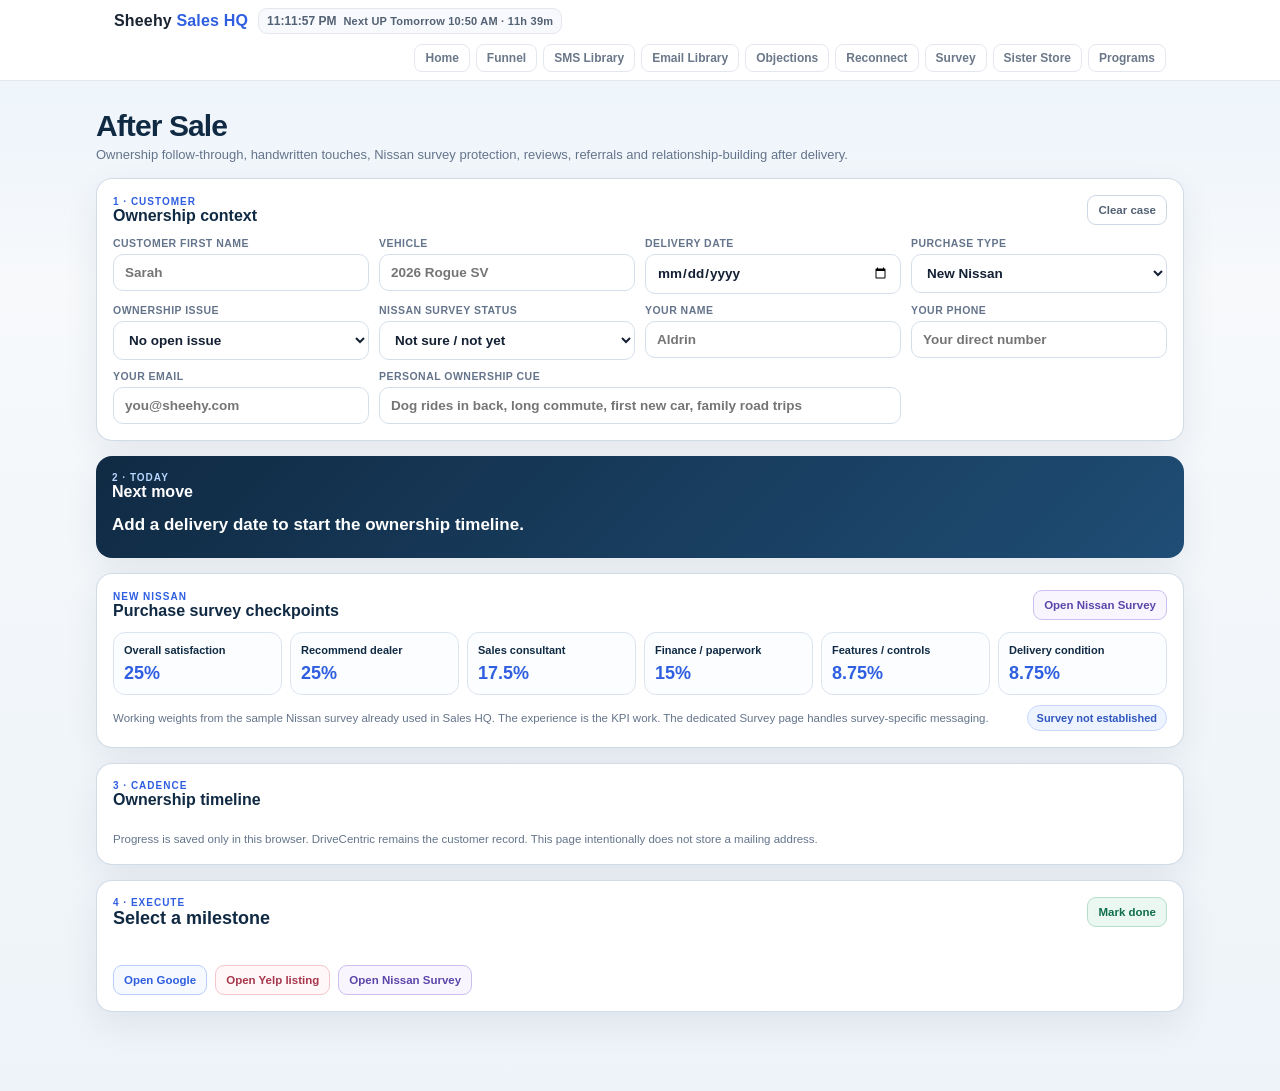
==== after-sale.html @ b7a039ec "Add ownership follow-up workspace" ====
<!DOCTYPE html>
<html lang="en">
<head>
<meta charset="utf-8">
<meta name="viewport" content="width=device-width,initial-scale=1">
<title>After Sale | Sheehy Sales HQ</title>
<link rel="stylesheet" href="./after-sale-ui.css">
<script src="./nav.js" defer></script>
</head>
<body>
<div class="wrap">
  <h1>After Sale</h1>
  <p class="lede">Ownership follow-through, handwritten touches, Nissan survey protection, reviews, referrals and relationship-building after delivery.</p>

  <section class="panel">
    <div class="panel-title"><div><div class="kicker">1 · Customer</div><h2>Ownership context</h2></div><button class="mini-btn" id="clearCase" type="button">Clear case</button></div>
    <div class="grid">
      <label>Customer first name<input data-f="name" autocomplete="off" placeholder="Sarah"></label>
      <label>Vehicle<input data-f="vehicle" autocomplete="off" placeholder="2026 Rogue SV"></label>
      <label>Delivery date<input type="date" id="deliveryDate"></label>
      <label>Purchase type<select id="purchaseType"><option value="new-nissan">New Nissan</option><option value="other">Used / non-Nissan</option></select></label>
      <label>Ownership issue<select id="issueState"><option value="clear">No open issue</option><option value="open">Open issue</option><option value="resolved">Issue resolved</option></select></label>
      <label>Nissan survey status<select id="surveyState"><option value="unknown">Not sure / not yet</option><option value="arrived">Survey received</option><option value="completed">Survey completed</option></select></label>
      <label>Your name<input data-f="agent" autocomplete="off" placeholder="Aldrin"></label>
      <label>Your phone<input data-f="number" autocomplete="off" placeholder="Your direct number"></label>
      <label>Your email<input data-f="email" autocomplete="off" placeholder="you@sheehy.com"></label>
      <label style="grid-column:span 2">Personal ownership cue<input id="personalCue" autocomplete="off" placeholder="Dog rides in back, long commute, first new car, family road trips"></label>
    </div>
  </section>

  <section class="panel now-panel">
    <div class="panel-title"><div><div class="kicker">2 · Today</div><h2>Next move</h2></div></div>
    <div class="now-grid">
      <div><div class="now-copy" id="nextMove">Add a delivery date to start the ownership timeline.</div><div class="now-sub" id="nextSub"></div></div>
      <div class="now-meta" id="nowMeta"></div>
    </div>
  </section>

  <section class="panel" id="kpiPanel">
    <div class="panel-title"><div><div class="kicker">New Nissan</div><h2>Purchase survey checkpoints</h2></div><a class="link-btn survey" href="survey.html">Open Nissan Survey</a></div>
    <div class="kpi-grid">
      <div class="kpi"><b>Overall satisfaction</b><span>25%</span></div>
      <div class="kpi"><b>Recommend dealer</b><span>25%</span></div>
      <div class="kpi"><b>Sales consultant</b><span>17.5%</span></div>
      <div class="kpi"><b>Finance / paperwork</b><span>15%</span></div>
      <div class="kpi"><b>Features / controls</b><span>8.75%</span></div>
      <div class="kpi"><b>Delivery condition</b><span>8.75%</span></div>
    </div>
    <div class="kpi-foot"><span>Working weights from the sample Nissan survey already used in Sales HQ. The experience is the KPI work. The dedicated Survey page handles survey-specific messaging.</span><span id="surveyBadge" class="pill blue">Survey not established</span></div>
  </section>

  <section class="panel">
    <div class="panel-title"><div><div class="kicker">3 · Cadence</div><h2>Ownership timeline</h2></div></div>
    <div class="issue-banner" id="issueBanner">There is an open ownership issue. Recovery stays ahead of survey, review, referral and gift asks until the issue is handled.</div>
    <div class="timeline" id="timeline"></div>
    <div class="note">Progress is saved only in this browser. DriveCentric remains the customer record. This page intentionally does not store a mailing address.</div>
  </section>

  <section class="panel" id="workspace">
    <div class="workspace-title"><div><div class="kicker">4 · Execute</div><h2 id="workTitle">Select a milestone</h2><p id="workGoal"></p></div><button class="mini-btn done" id="markDone" type="button">Mark done</button></div>
    <div class="channel-row" id="channelRow"></div>
    <div class="scripts" id="scripts"></div>
    <div class="quick-links" id="quickLinks">
      <a class="link-btn google" href="https://maps.app.goo.gl/5cVXhw1VefmqZtwW6" target="_blank" rel="noopener">Open Google</a>
      <a class="link-btn yelp" href="https://www.yelp.com/biz/sheehy-nissan-of-manassas-manassas-2" target="_blank" rel="noopener">Open Yelp listing</a>
      <a class="link-btn survey" href="survey.html">Open Nissan Survey</a>
    </div>
  </section>
</div>
<script src="./after-sale.js"></script>
</body>
</html>
---- after-sale-ui.css ----
:root{
  --ink:#142033;--muted:#64748b;--line:#dce5ef;--paper:#fff;--bg:#eef4f8;
  --navy:#102a43;--blue:#2f5fe0;--green:#12805c;--gold:#c17b12;--violet:#7258c9;
  --cyan:#0b8fa9;--coral:#d45d50;--rose:#bd476a;--soft-blue:#edf4ff;--soft-green:#ebf8f2;
  --soft-gold:#fff7e8;--soft-violet:#f4f0ff;--soft-cyan:#ecfbff;--soft-coral:#fff1ef;
  --shadow:0 12px 34px rgba(26,47,76,.08)
}
*{box-sizing:border-box}
body{margin:0;background:linear-gradient(180deg,#e9f2fb 0,#f7f9fb 280px,#edf3f8 100%);color:var(--ink);font-family:"Space Grotesk",-apple-system,BlinkMacSystemFont,"Segoe UI",Roboto,Helvetica,Arial,sans-serif}
.wrap{max-width:1120px;margin:0 auto;padding:24px 16px 64px}
h1{margin:4px 0 4px;font-size:30px;letter-spacing:-.03em;color:var(--navy)}
.lede{margin:0 0 16px;color:var(--muted);font-size:13px}
.panel,.timeline-card,.script-card{background:var(--paper);border:1px solid rgba(166,185,207,.5);border-radius:16px;box-shadow:var(--shadow)}
.panel{padding:16px;margin-bottom:15px}.panel-title{display:flex;justify-content:space-between;align-items:center;gap:10px;margin-bottom:12px}.panel-title h2{margin:0;font-size:16px;color:var(--navy)}
.kicker{font-size:10px;text-transform:uppercase;letter-spacing:.1em;font-weight:900;color:var(--blue)}
.grid{display:grid;grid-template-columns:repeat(4,minmax(0,1fr));gap:10px}
label{display:block;font-size:10.5px;font-weight:850;text-transform:uppercase;letter-spacing:.045em;color:var(--muted)}
input,select,textarea{width:100%;margin-top:5px;border:1px solid #d5dfeb;border-radius:10px;background:#fff;color:var(--ink);padding:10px 11px;font:inherit;font-size:13.5px;outline:none}
input:focus,select:focus,textarea:focus{border-color:#4f73f1;box-shadow:0 0 0 3px rgba(47,95,224,.11)}textarea{resize:vertical;min-height:82px;line-height:1.5}
.mini-btn,.copy-btn,.link-btn{border:1px solid #ccd8e6;background:#fff;color:#536174;border-radius:9px;padding:8px 10px;font:inherit;font-size:11.5px;font-weight:850;cursor:pointer;text-decoration:none;display:inline-flex;align-items:center;justify-content:center}.mini-btn.primary,.copy-btn{background:var(--blue);border-color:var(--blue);color:#fff}.mini-btn.done{background:var(--soft-green);border-color:#b6dfcb;color:#0f6e4d}.mini-btn:hover,.copy-btn:hover,.link-btn:hover{filter:brightness(.98)}
.now-panel{background:linear-gradient(135deg,#102a43,#1f4d75);color:#fff;border:0}.now-panel .kicker{color:#b8d5ff}.now-panel h2{color:#fff}.now-grid{display:grid;grid-template-columns:1.25fr .75fr;gap:12px}.now-copy{font-size:17px;font-weight:850;line-height:1.4}.now-sub{font-size:12px;color:#d7e6f5;margin-top:6px}.now-meta{display:flex;gap:7px;flex-wrap:wrap;align-content:flex-start}.pill{border-radius:999px;padding:6px 9px;font-size:11px;font-weight:850;background:#fff;border:1px solid #dce5ef;color:#5d6b7d}.now-panel .pill{background:rgba(255,255,255,.12);border-color:rgba(255,255,255,.22);color:#fff}.pill.good{background:var(--soft-green);border-color:#b5dfca;color:#0f6c4b}.pill.warn{background:var(--soft-gold);border-color:#eed19d;color:#8b5908}.pill.blue{background:var(--soft-blue);border-color:#c9d8ff;color:#3157bf}
.kpi-grid{display:grid;grid-template-columns:repeat(6,minmax(0,1fr));gap:8px}.kpi{border:1px solid #dce5ef;border-radius:12px;padding:10px;background:#fbfdff}.kpi b{display:block;font-size:11px;color:var(--navy);line-height:1.3}.kpi span{display:block;margin-top:5px;font-size:18px;font-weight:900;color:var(--blue)}.kpi-foot{display:flex;justify-content:space-between;gap:10px;align-items:center;margin-top:10px;font-size:11.5px;color:var(--muted)}
.timeline{display:grid;grid-template-columns:repeat(3,minmax(0,1fr));gap:10px}.timeline-card{padding:13px;box-shadow:none;position:relative;border-top:4px solid #cbd6e3}.timeline-card.due{border-top-color:var(--coral);background:linear-gradient(180deg,#fff,#fff9f8)}.timeline-card.upcoming{border-top-color:var(--blue)}.timeline-card.complete{border-top-color:var(--green);opacity:.82}.timeline-card.optional{border-top-color:var(--violet)}.timeline-top{display:flex;justify-content:space-between;gap:8px;align-items:flex-start}.timeline-day{font-size:10px;text-transform:uppercase;letter-spacing:.08em;font-weight:900;color:var(--blue)}.timeline-card h3{margin:3px 0 6px;font-size:14px;color:var(--navy)}.timeline-card p{margin:0;color:#58677a;font-size:12px;line-height:1.45}.timeline-date{margin-top:8px;font-size:11px;font-weight:800;color:#758397}.timeline-actions{display:flex;gap:6px;flex-wrap:wrap;margin-top:10px}
.workspace-title{display:flex;justify-content:space-between;gap:12px;align-items:flex-start}.workspace-title h2{margin:0;color:var(--navy);font-size:18px}.workspace-title p{margin:4px 0 0;color:var(--muted);font-size:12px}.channel-row{display:flex;gap:7px;flex-wrap:wrap;margin:10px 0}.channel-tag{border-radius:999px;padding:6px 9px;font-size:10.5px;font-weight:900}.channel-tag.call{background:var(--soft-green);color:#0f6d4c}.channel-tag.vm{background:var(--soft-gold);color:#8d5a08}.channel-tag.sms{background:var(--soft-cyan);color:#08758b}.channel-tag.email{background:var(--soft-violet);color:#5d48a8}.channel-tag.mail{background:var(--soft-coral);color:#a44b43}.channel-tag.gift{background:#fff2f8;color:#a23c63}
.scripts{display:grid;grid-template-columns:repeat(2,minmax(0,1fr));gap:11px}.script-card{padding:13px;box-shadow:none;border-top:4px solid var(--blue)}.script-card.call{border-top-color:var(--green)}.script-card.vm{border-top-color:var(--gold)}.script-card.sms{border-top-color:var(--cyan)}.script-card.email{border-top-color:var(--violet)}.script-card.mail{border-top-color:var(--coral)}.script-card.gift{border-top-color:var(--rose)}.head{display:flex;justify-content:space-between;align-items:center;gap:8px;margin-bottom:8px}.head b{font-size:12px;color:var(--navy)}.body{white-space:pre-wrap;background:#f7f9fc;border-radius:10px;padding:11px;font-size:13.5px;line-height:1.55;min-height:96px}.subject{background:var(--soft-violet);border:1px dashed #cbbef0;border-radius:9px;padding:8px 9px;margin-bottom:7px;font-size:12px;font-weight:800;color:#4f3e91}
.quick-links{display:flex;gap:8px;flex-wrap:wrap;margin-top:12px}.link-btn.google{border-color:#b9cfff;color:#2f5fe0;background:#f6f9ff}.link-btn.yelp{border-color:#f2c7cc;color:#a7374c;background:#fff7f8}.link-btn.survey{border-color:#cdbef0;color:#5b46aa;background:#f8f5ff}
.note{margin-top:10px;font-size:11.5px;color:var(--muted);line-height:1.5}.issue-banner{display:none;border:1px solid #f0c2cc;background:#fff2f5;color:#92384f;border-radius:12px;padding:11px 12px;margin-bottom:12px;font-size:12.5px;font-weight:750}.issue-banner.on{display:block}
@media(max-width:900px){.grid{grid-template-columns:repeat(2,minmax(0,1fr))}.kpi-grid{grid-template-columns:repeat(3,minmax(0,1fr))}.timeline{grid-template-columns:repeat(2,minmax(0,1fr))}.scripts,.now-grid{grid-template-columns:1fr}}
@media(max-width:560px){.wrap{padding:16px 10px 44px}h1{font-size:25px}.grid,.kpi-grid,.timeline{grid-template-columns:1fr}.panel{padding:13px}.workspace-title{display:block}.scripts{grid-template-columns:1fr}}
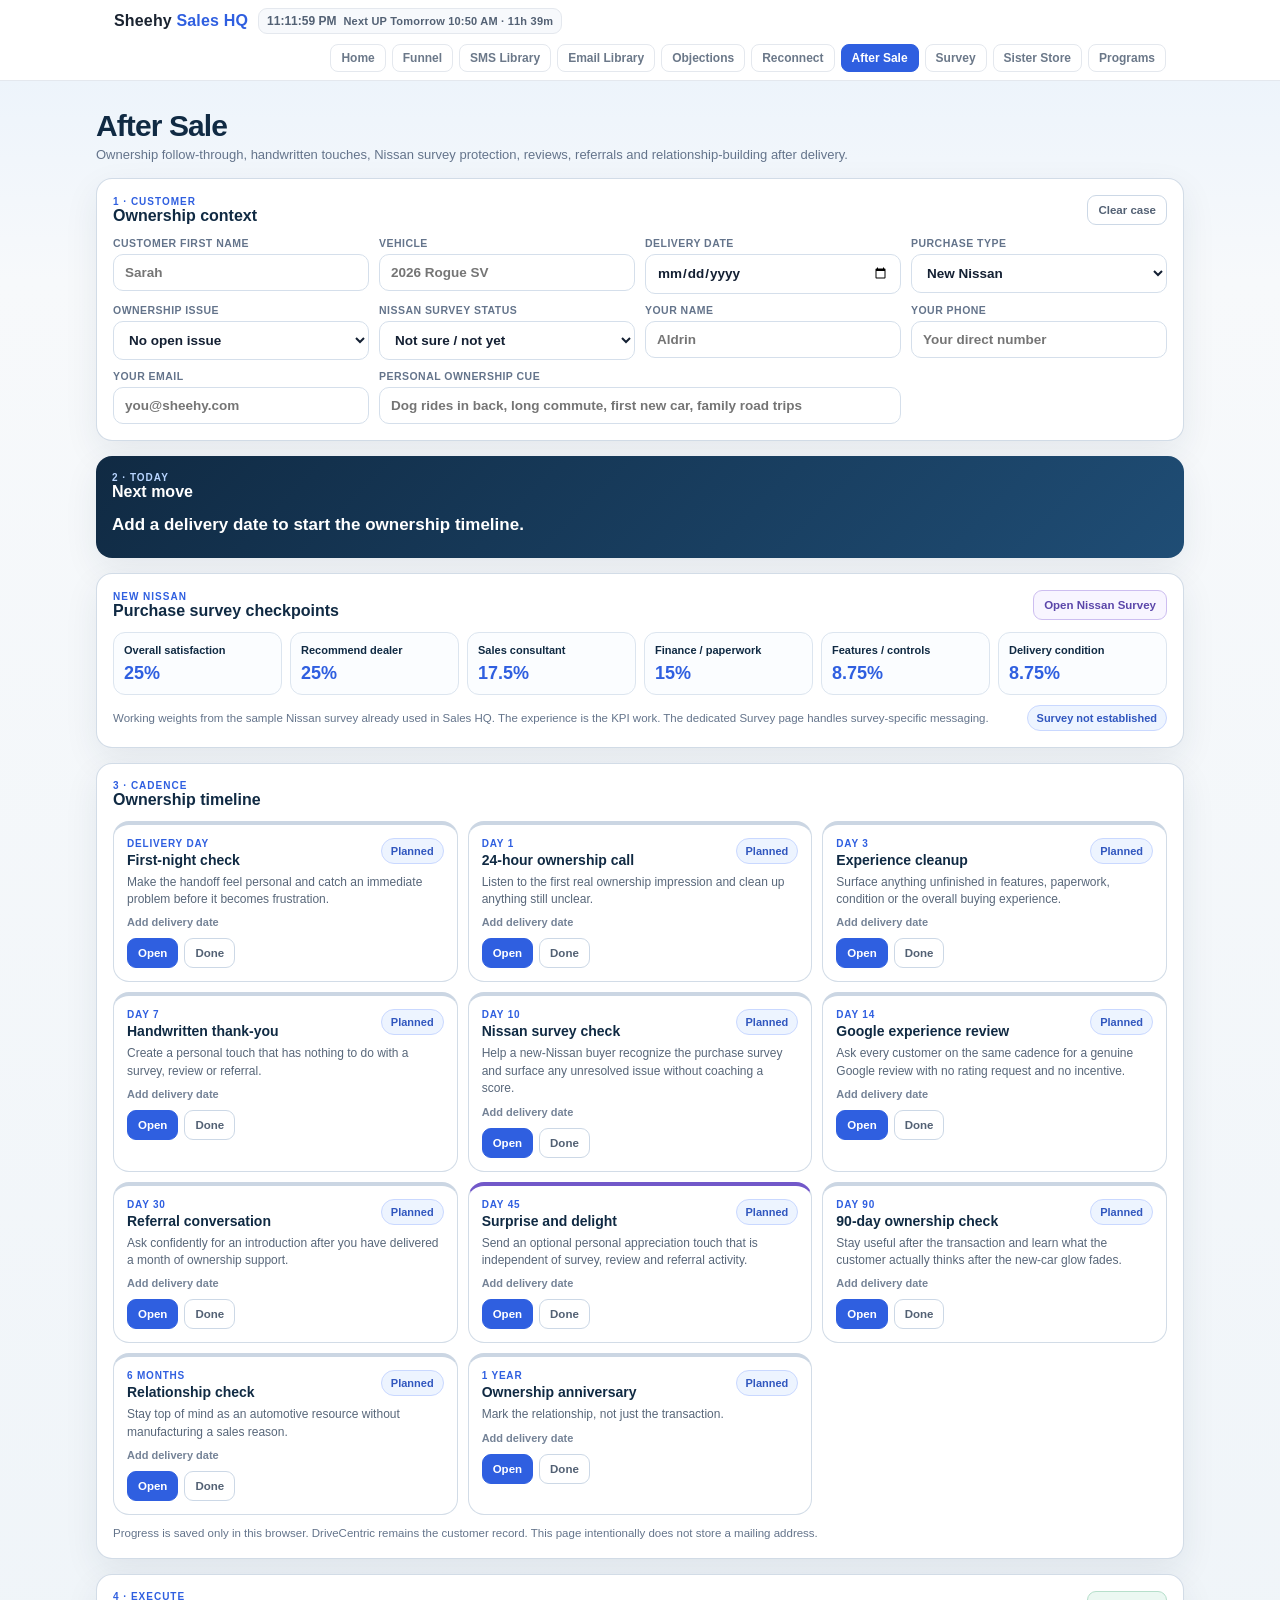
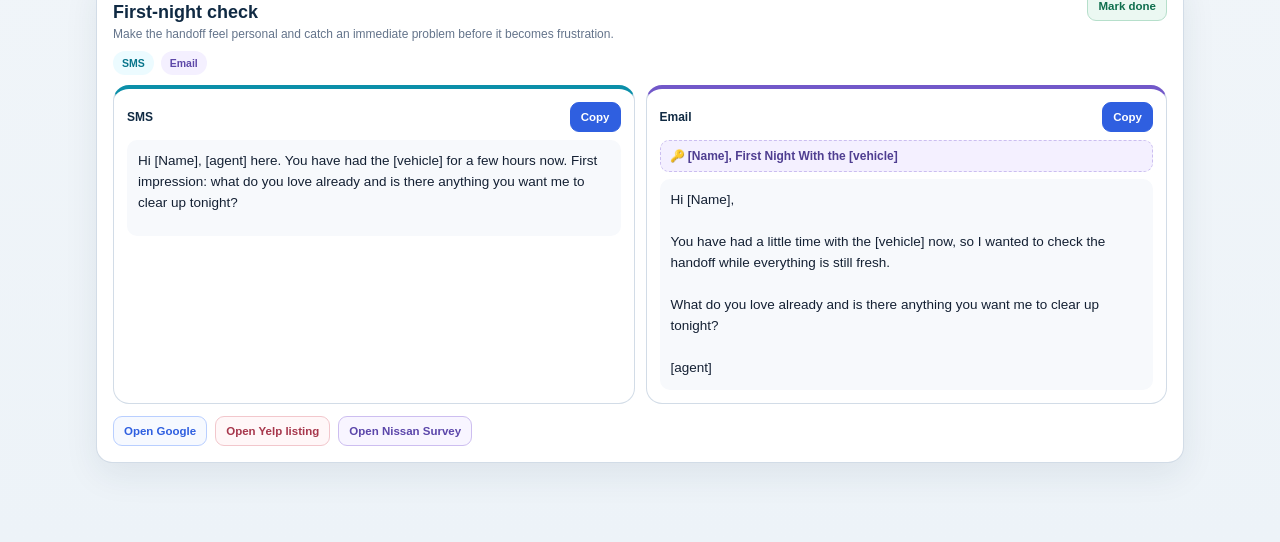
==== commit 4ae81838: "Clarify recovery and review cadence" ====
--- a/after-sale.html
+++ b/after-sale.html
@@ -51,7 +51,7 @@
 
   <section class="panel">
     <div class="panel-title"><div><div class="kicker">3 · Cadence</div><h2>Ownership timeline</h2></div></div>
-    <div class="issue-banner" id="issueBanner">There is an open ownership issue. Recovery stays ahead of survey, review, referral and gift asks until the issue is handled.</div>
+    <div class="issue-banner" id="issueBanner">There is an open ownership issue. Recovery stays ahead of survey, referral and gift asks. Google review requests remain on the same neutral cadence and are never conditioned on resolution or rating.</div>
     <div class="timeline" id="timeline"></div>
     <div class="note">Progress is saved only in this browser. DriveCentric remains the customer record. This page intentionally does not store a mailing address.</div>
   </section>
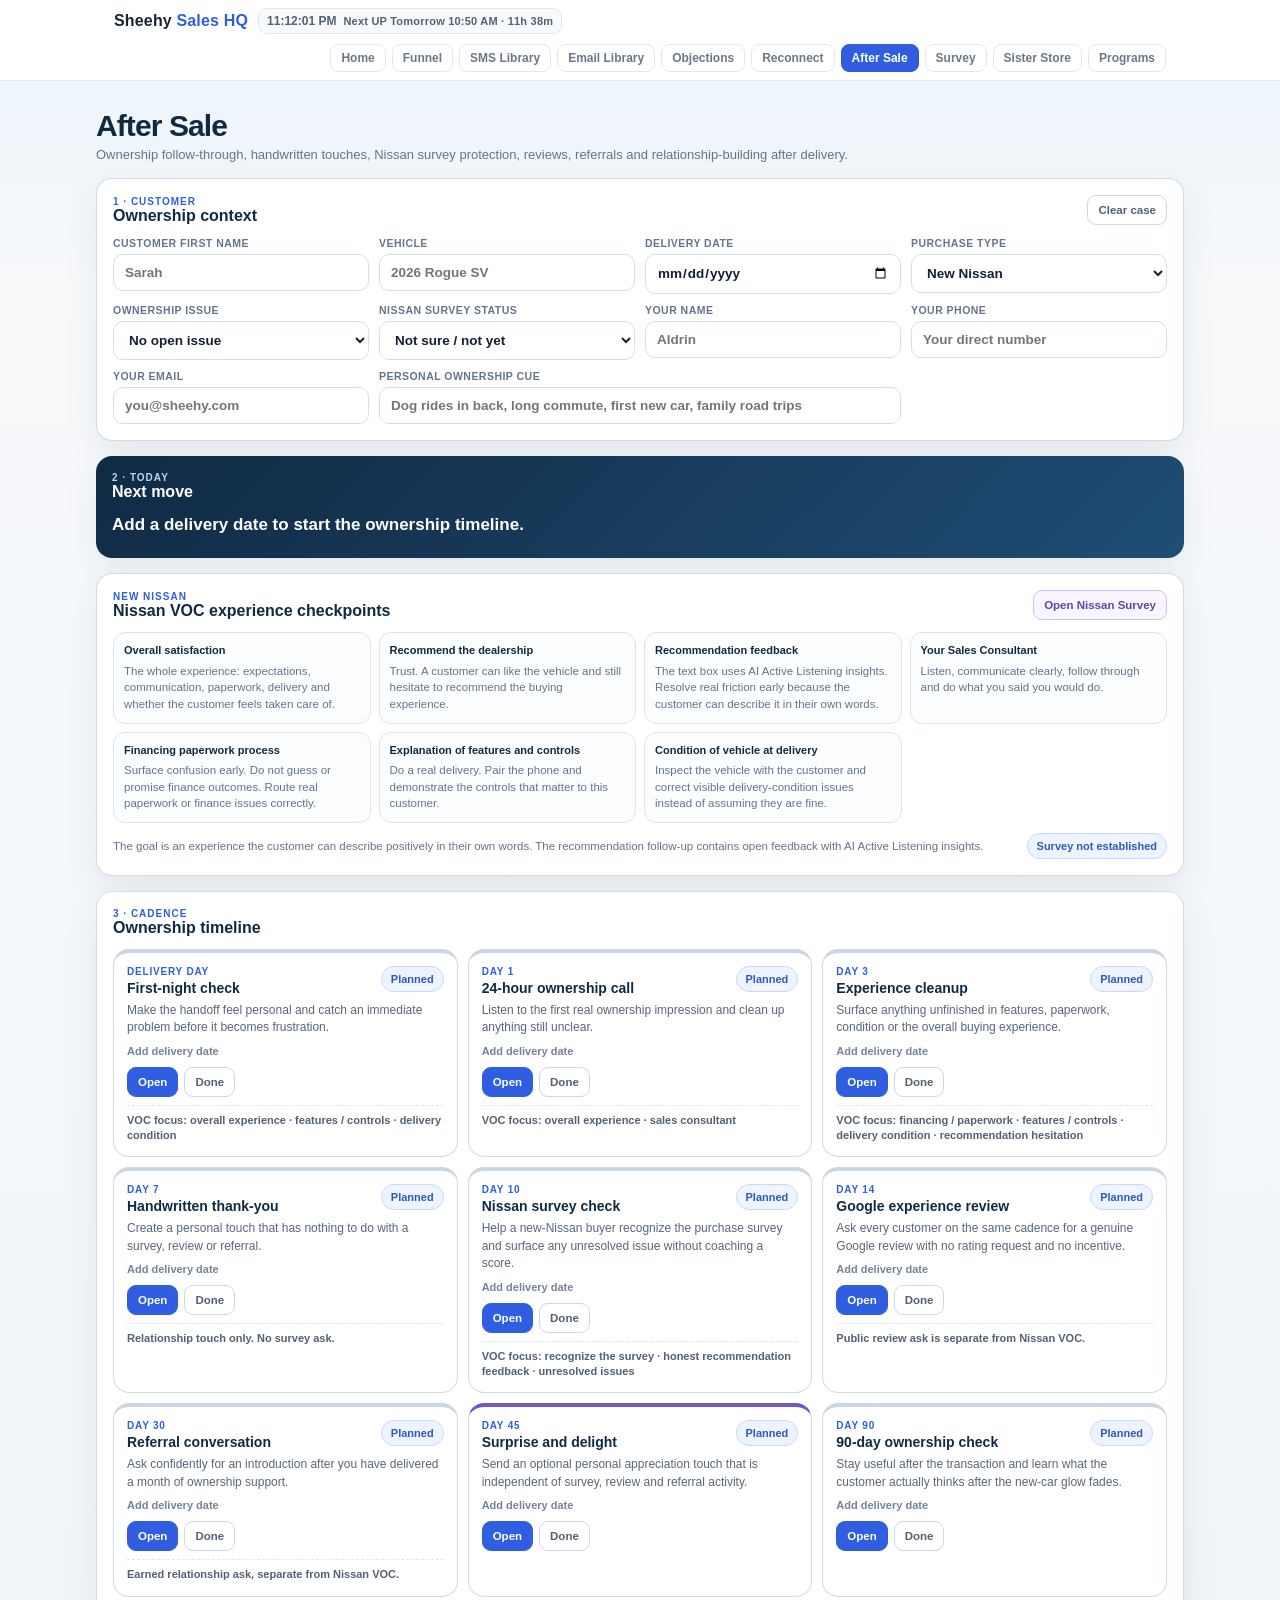
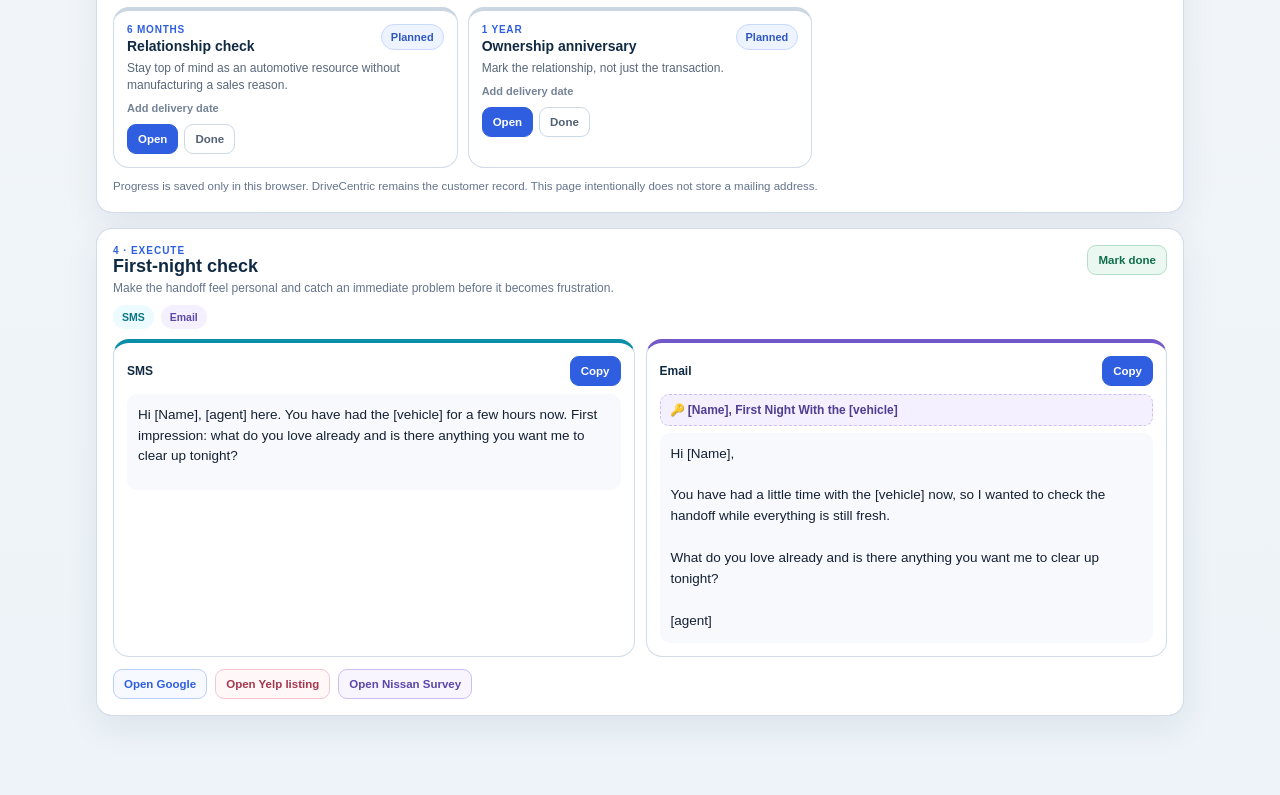
==== commit 39d79cb0: "Replace sample weights with Nissan VOC checkpoints" ====
--- a/after-sale.html
+++ b/after-sale.html
@@ -37,16 +37,17 @@
   </section>
 
   <section class="panel" id="kpiPanel">
-    <div class="panel-title"><div><div class="kicker">New Nissan</div><h2>Purchase survey checkpoints</h2></div><a class="link-btn survey" href="survey.html">Open Nissan Survey</a></div>
+    <div class="panel-title"><div><div class="kicker">New Nissan</div><h2>Nissan VOC experience checkpoints</h2></div><a class="link-btn survey" href="survey.html">Open Nissan Survey</a></div>
     <div class="kpi-grid">
-      <div class="kpi"><b>Overall satisfaction</b><span>25%</span></div>
-      <div class="kpi"><b>Recommend dealer</b><span>25%</span></div>
-      <div class="kpi"><b>Sales consultant</b><span>17.5%</span></div>
-      <div class="kpi"><b>Finance / paperwork</b><span>15%</span></div>
-      <div class="kpi"><b>Features / controls</b><span>8.75%</span></div>
-      <div class="kpi"><b>Delivery condition</b><span>8.75%</span></div>
+      <div class="kpi"><b>Overall satisfaction</b></div>
+      <div class="kpi"><b>Recommend dealership</b></div>
+      <div class="kpi"><b>Recommendation feedback</b></div>
+      <div class="kpi"><b>Sales Consultant</b></div>
+      <div class="kpi"><b>Financing paperwork</b></div>
+      <div class="kpi"><b>Features / controls</b></div>
+      <div class="kpi"><b>Delivery condition</b></div>
     </div>
-    <div class="kpi-foot"><span>Working weights from the sample Nissan survey already used in Sales HQ. The experience is the KPI work. The dedicated Survey page handles survey-specific messaging.</span><span id="surveyBadge" class="pill blue">Survey not established</span></div>
+    <div class="kpi-foot"><span>Nissan VOC is about the experience the customer can describe in their own words. No scoring weights are assumed here.</span><span id="surveyBadge" class="pill blue">Survey not established</span></div>
   </section>
 
   <section class="panel">
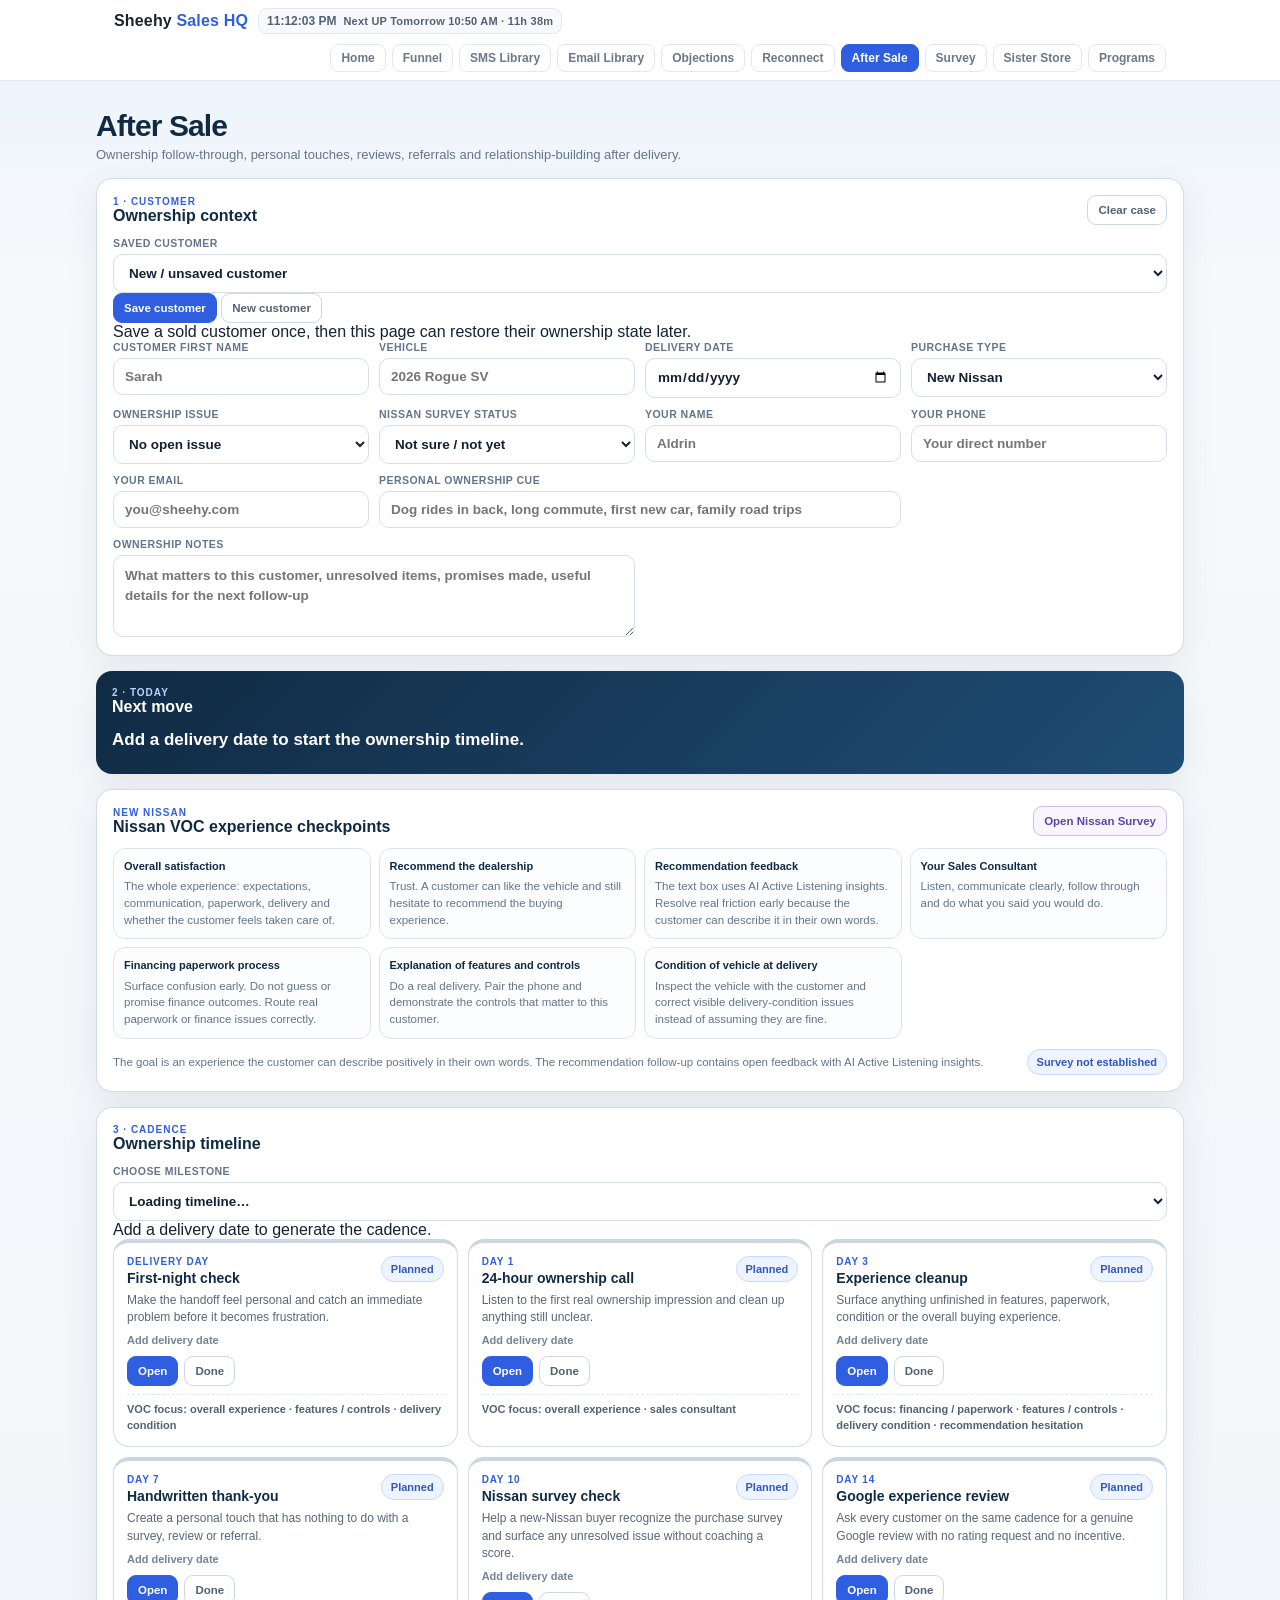
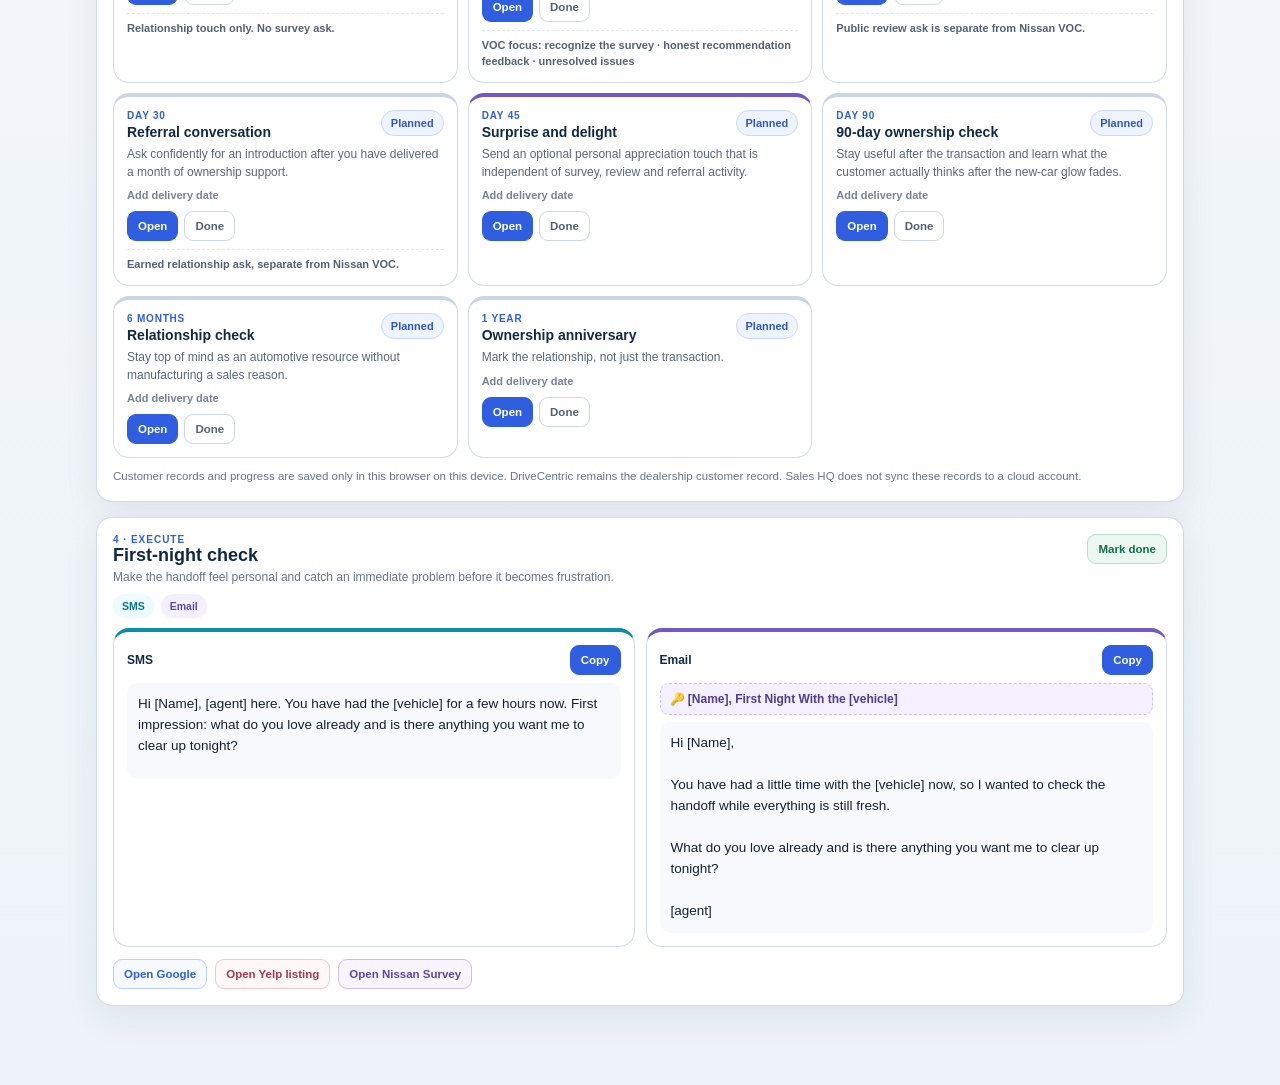
==== commit 62b80f0e: "Refine After Sale flow and add customer memory controls" ====
--- a/after-sale.html
+++ b/after-sale.html
@@ -10,10 +10,20 @@
 <body>
 <div class="wrap">
   <h1>After Sale</h1>
-  <p class="lede">Ownership follow-through, handwritten touches, Nissan survey protection, reviews, referrals and relationship-building after delivery.</p>
+  <p class="lede">Ownership follow-through, personal touches, reviews, referrals and relationship-building after delivery.</p>
 
   <section class="panel">
     <div class="panel-title"><div><div class="kicker">1 · Customer</div><h2>Ownership context</h2></div><button class="mini-btn" id="clearCase" type="button">Clear case</button></div>
+
+    <div class="memory-bar">
+      <label>Saved customer<select id="savedCustomer"><option value="">New / unsaved customer</option></select></label>
+      <div class="memory-actions">
+        <button class="mini-btn primary" id="saveCustomerRecord" type="button">Save customer</button>
+        <button class="mini-btn" id="newCustomerRecord" type="button">New customer</button>
+      </div>
+      <div class="memory-status" id="memoryStatus">Save a sold customer once, then this page can restore their ownership state later.</div>
+    </div>
+
     <div class="grid">
       <label>Customer first name<input data-f="name" autocomplete="off" placeholder="Sarah"></label>
       <label>Vehicle<input data-f="vehicle" autocomplete="off" placeholder="2026 Rogue SV"></label>
@@ -25,6 +35,7 @@
       <label>Your phone<input data-f="number" autocomplete="off" placeholder="Your direct number"></label>
       <label>Your email<input data-f="email" autocomplete="off" placeholder="you@sheehy.com"></label>
       <label style="grid-column:span 2">Personal ownership cue<input id="personalCue" autocomplete="off" placeholder="Dog rides in back, long commute, first new car, family road trips"></label>
+      <label style="grid-column:span 2">Ownership notes<textarea id="ownershipNotes" rows="3" placeholder="What matters to this customer, unresolved items, promises made, useful details for the next follow-up"></textarea></label>
     </div>
   </section>
 
@@ -36,25 +47,20 @@
     </div>
   </section>
 
-  <section class="panel" id="kpiPanel">
-    <div class="panel-title"><div><div class="kicker">New Nissan</div><h2>Nissan VOC experience checkpoints</h2></div><a class="link-btn survey" href="survey.html">Open Nissan Survey</a></div>
-    <div class="kpi-grid">
-      <div class="kpi"><b>Overall satisfaction</b></div>
-      <div class="kpi"><b>Recommend dealership</b></div>
-      <div class="kpi"><b>Recommendation feedback</b></div>
-      <div class="kpi"><b>Sales Consultant</b></div>
-      <div class="kpi"><b>Financing paperwork</b></div>
-      <div class="kpi"><b>Features / controls</b></div>
-      <div class="kpi"><b>Delivery condition</b></div>
-    </div>
-    <div class="kpi-foot"><span>Nissan VOC is about the experience the customer can describe in their own words. No scoring weights are assumed here.</span><span id="surveyBadge" class="pill blue">Survey not established</span></div>
+  <section class="panel voc-mini" id="kpiPanel">
+    <div class="panel-title"><div><div class="kicker">New Nissan only</div><h2>Nissan VOC</h2></div><a class="link-btn survey" href="survey.html">Open Nissan Survey</a></div>
+    <div class="voc-mini-row"><span>Keep VOC-specific coaching on the dedicated Survey page. After Sale stays focused on the ownership relationship.</span><span id="surveyBadge" class="pill blue">Survey not established</span></div>
   </section>
 
   <section class="panel">
     <div class="panel-title"><div><div class="kicker">3 · Cadence</div><h2>Ownership timeline</h2></div></div>
-    <div class="issue-banner" id="issueBanner">There is an open ownership issue. Recovery stays ahead of survey, referral and gift asks. Google review requests remain on the same neutral cadence and are never conditioned on resolution or rating.</div>
-    <div class="timeline" id="timeline"></div>
-    <div class="note">Progress is saved only in this browser. DriveCentric remains the customer record. This page intentionally does not store a mailing address.</div>
+    <div class="issue-banner" id="issueBanner">There is an open ownership issue. Recovery stays ahead of referral and gift asks. Google review requests remain on the same neutral cadence and are never conditioned on resolution or rating.</div>
+    <div class="timeline-select-wrap">
+      <label>Choose milestone<select id="milestoneSelect"><option value="">Loading timeline…</option></select></label>
+      <div class="timeline-meta" id="milestoneMeta">Add a delivery date to generate the cadence.</div>
+    </div>
+    <div class="timeline timeline-source" id="timeline" aria-hidden="true"></div>
+    <div class="note">Customer records and progress are saved only in this browser on this device. DriveCentric remains the dealership customer record. Sales HQ does not sync these records to a cloud account.</div>
   </section>
 
   <section class="panel" id="workspace">
@@ -69,5 +75,6 @@
   </section>
 </div>
 <script src="./after-sale.js"></script>
+<script src="./after-sale-memory.js"></script>
 </body>
 </html>
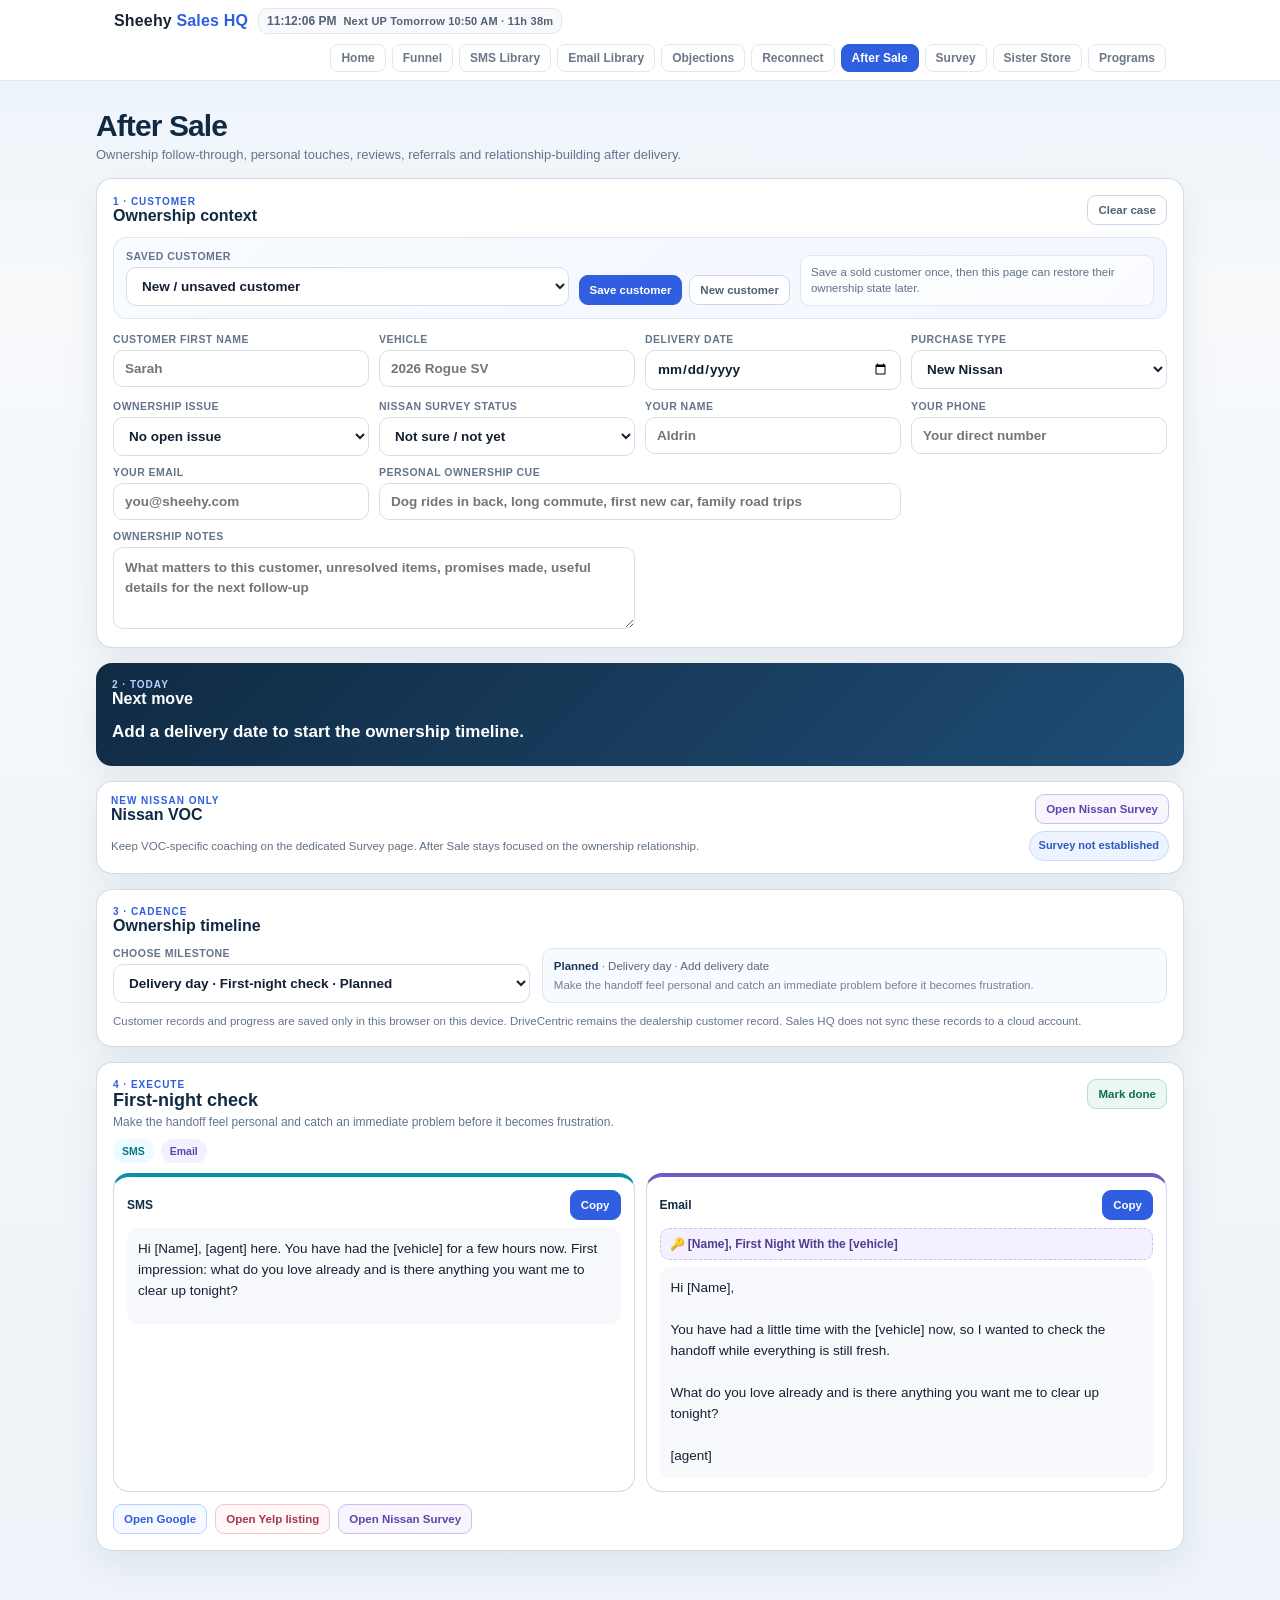
==== commit bd2cb835: "Load compact After Sale memory styles" ====
--- a/after-sale.html
+++ b/after-sale.html
@@ -5,6 +5,7 @@
 <meta name="viewport" content="width=device-width,initial-scale=1">
 <title>After Sale | Sheehy Sales HQ</title>
 <link rel="stylesheet" href="./after-sale-ui.css">
+<link rel="stylesheet" href="./after-sale-memory.css">
 <script src="./nav.js" defer></script>
 </head>
 <body>
--- a/after-sale-memory.css
+++ b/after-sale-memory.css
@@ -0,0 +1,6 @@
+.memory-bar{display:grid;grid-template-columns:minmax(240px,1.25fr) auto minmax(220px,1fr);gap:10px;align-items:end;margin:0 0 14px;padding:12px;border:1px solid #dbe6f2;border-radius:13px;background:linear-gradient(135deg,#f8fbff,#f2f7ff)}
+.memory-actions{display:flex;gap:7px;align-items:center;padding-bottom:1px}.memory-status{font-size:11.5px;line-height:1.45;color:#627186;padding:8px 10px;border-radius:9px;background:rgba(255,255,255,.7);border:1px solid #e0e8f1}.memory-status.saved{color:#0f6e4d;background:#edf9f3;border-color:#bee4d1}.memory-status.warn{color:#8b5908;background:#fff8e8;border-color:#efd9a9}
+.voc-mini{padding:12px 14px}.voc-mini .panel-title{margin-bottom:7px}.voc-mini-row{display:flex;justify-content:space-between;align-items:center;gap:10px;color:#617083;font-size:11.5px;line-height:1.45}
+.timeline-select-wrap{display:grid;grid-template-columns:minmax(260px,.8fr) minmax(280px,1.2fr);gap:12px;align-items:end}.timeline-meta{min-height:43px;padding:9px 11px;border:1px solid #dce5ef;border-radius:10px;background:#f7faff;color:#5b6879;font-size:11.5px;line-height:1.4}.timeline-meta b{color:#183b5c}.timeline-meta span{display:block;margin-top:3px;color:#728094}.timeline-source{display:none!important}
+#ownershipNotes{min-height:74px}
+@media(max-width:800px){.memory-bar{grid-template-columns:1fr}.memory-actions{padding:0}.timeline-select-wrap{grid-template-columns:1fr}.voc-mini-row{align-items:flex-start;flex-direction:column}}
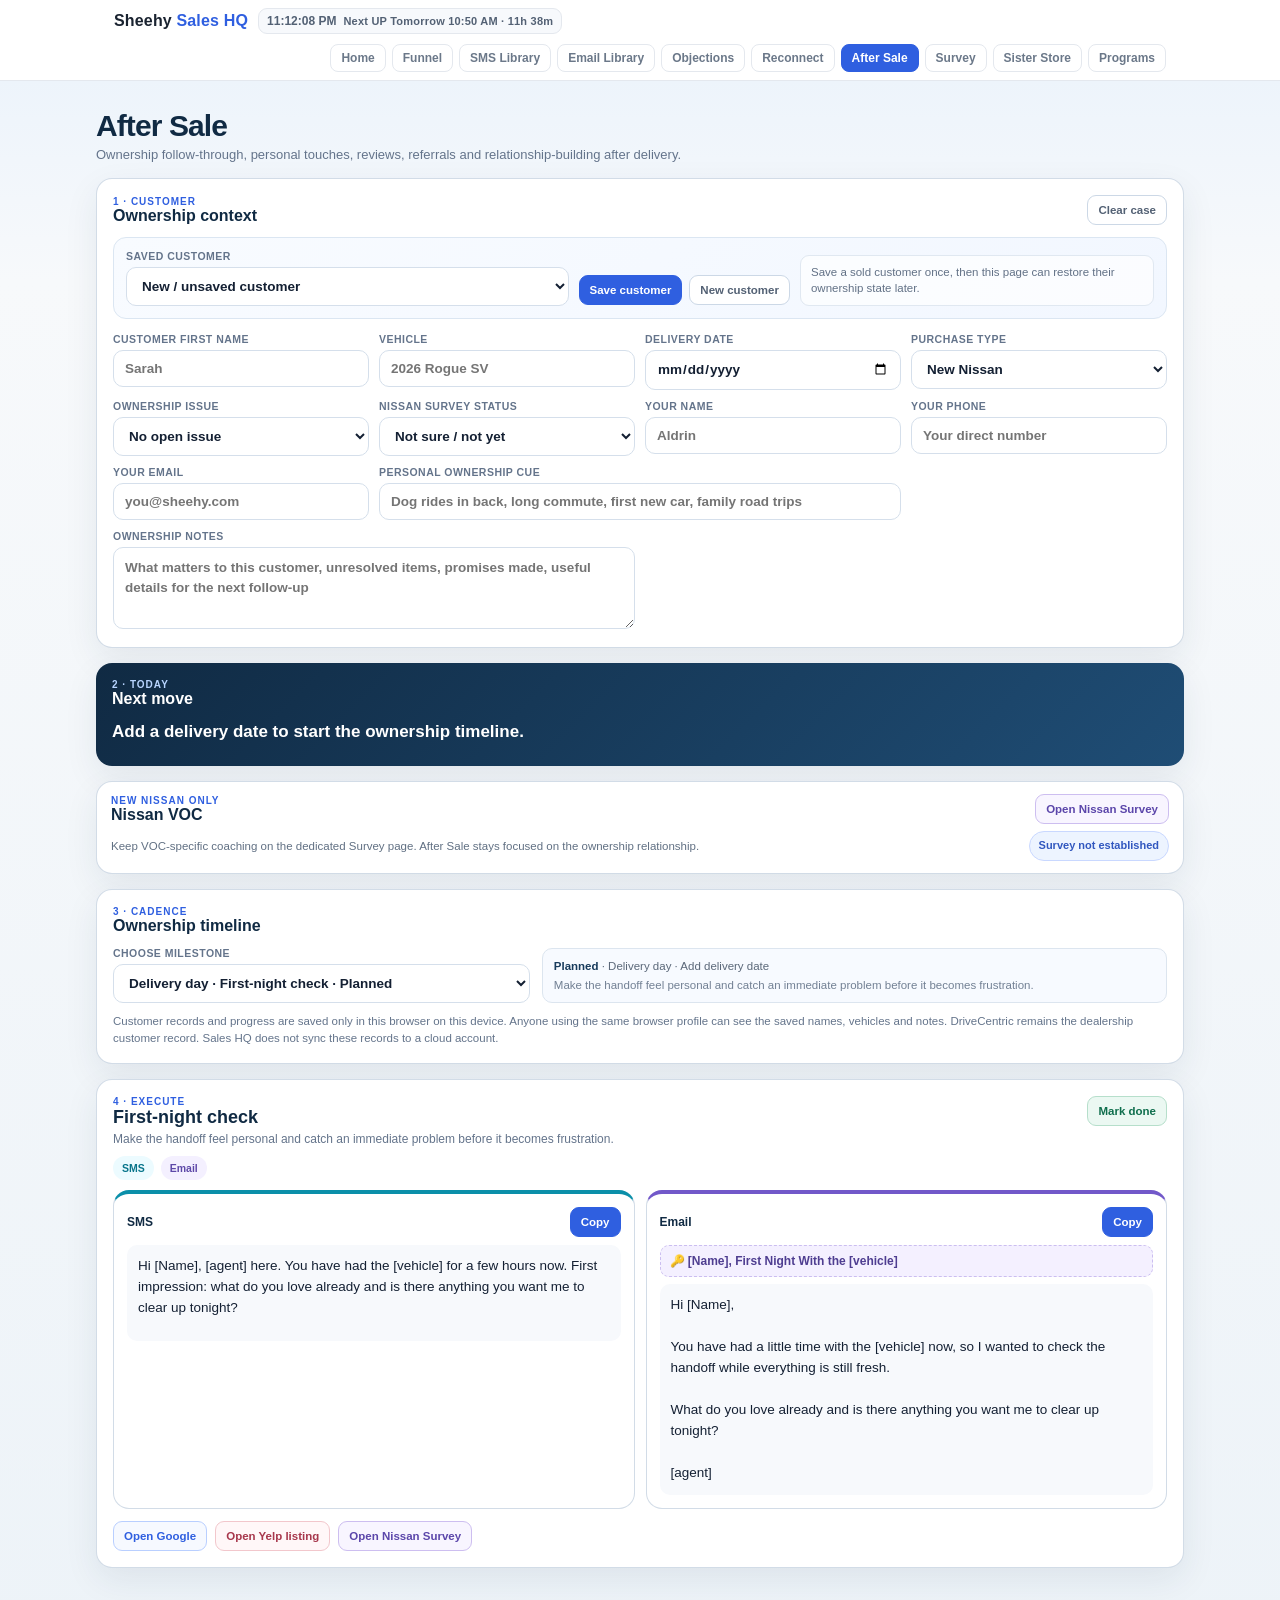
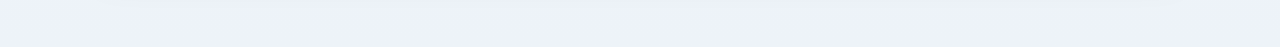
==== commit 20b69ae3: "Clarify local customer memory visibility" ====
--- a/after-sale.html
+++ b/after-sale.html
@@ -61,7 +61,7 @@
       <div class="timeline-meta" id="milestoneMeta">Add a delivery date to generate the cadence.</div>
     </div>
     <div class="timeline timeline-source" id="timeline" aria-hidden="true"></div>
-    <div class="note">Customer records and progress are saved only in this browser on this device. DriveCentric remains the dealership customer record. Sales HQ does not sync these records to a cloud account.</div>
+    <div class="note">Customer records and progress are saved only in this browser on this device. Anyone using the same browser profile can see the saved names, vehicles and notes. DriveCentric remains the dealership customer record. Sales HQ does not sync these records to a cloud account.</div>
   </section>
 
   <section class="panel" id="workspace">
